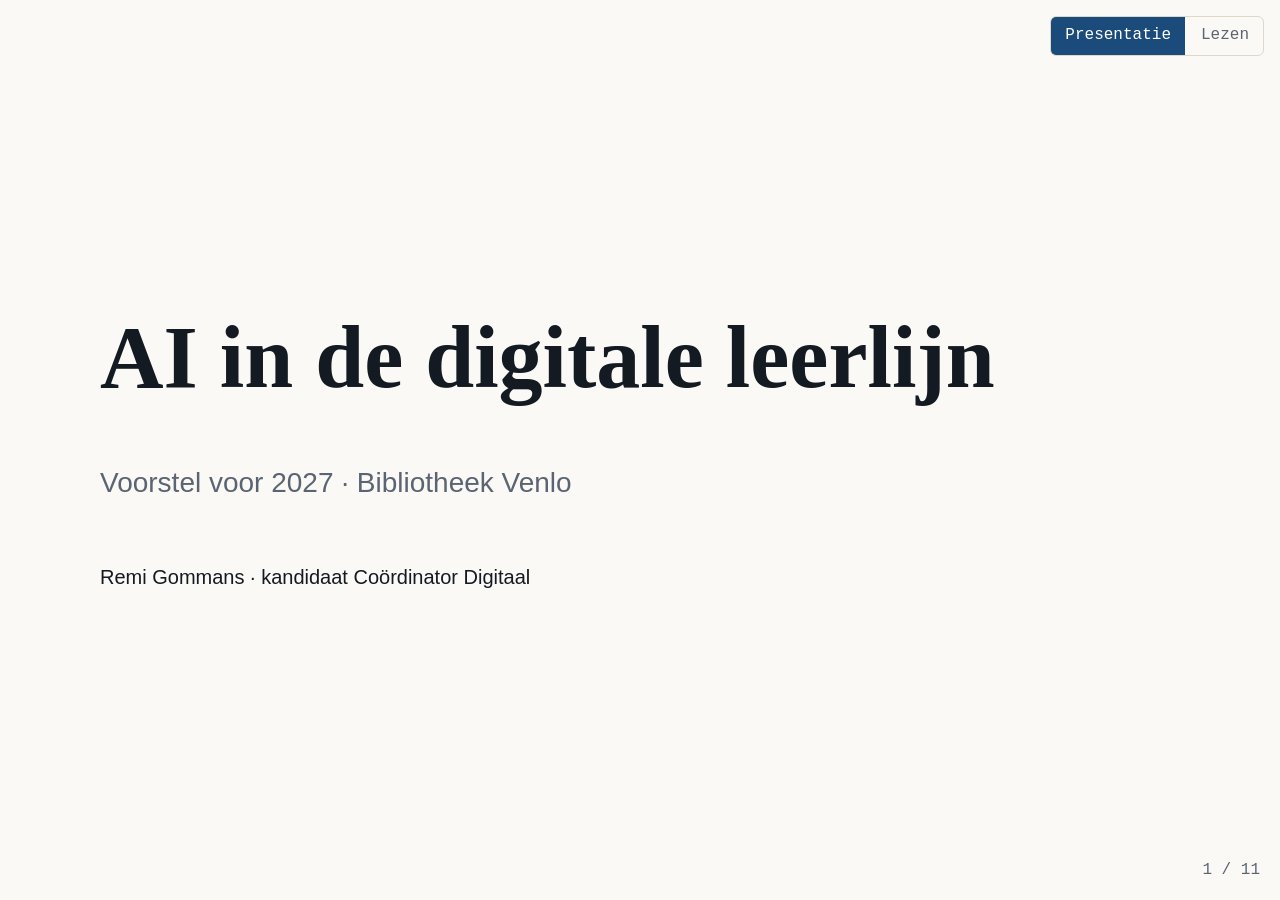
==== venlo/index.html @ e813de04 "Presentatiepagina /venlo: AI in de digitale leerlijn (casus Coördinator Digitaal) Losstaande route o" ====
<!DOCTYPE html>
<html lang="nl">
<head>
  <meta charset="utf-8">
  <meta name="viewport" content="width=device-width, initial-scale=1">
  <meta name="robots" content="noindex">
  <title>AI in de digitale leerlijn — Bibliotheek Venlo 2027</title>
  <link rel="preload" href="fonts/atkinson-400.woff2" as="font" type="font/woff2" crossorigin>
  <link rel="preload" href="fonts/bricolage.woff2" as="font" type="font/woff2" crossorigin>
  <link rel="stylesheet" href="venlo.css">
</head>
<body>
  <nav class="modus-toggle" aria-label="Weergavemodus">
    <a href="?modus=presentatie" data-modus="presentatie">Presentatie</a>
    <a href="?modus=lezen" data-modus="lezen">Lezen</a>
  </nav>

  <main id="app" aria-live="off">
    <noscript>
      <p style="max-width:40em;margin:4em auto;padding:0 1em;">
        Deze pagina heeft JavaScript nodig om de presentatie te tonen.
        De inhoud staat in <a href="data/schermen.json">schermen.json</a> en
        <a href="data/matrix.json">matrix.json</a>.
      </p>
    </noscript>
  </main>

  <div class="teller" id="teller" aria-hidden="true"></div>

  <div class="overzicht" id="overzicht" hidden role="dialog" aria-modal="true" aria-label="Overzicht van alle schermen">
    <h2>Overzicht</h2>
    <div class="overzicht-grid" id="overzicht-grid"></div>
    <p class="toets-hulp">→ / spatie volgende · ← vorige · Esc overzicht · L leesmodus · N regie-aantekeningen</p>
  </div>

  <script src="venlo.js"></script>
</body>
</html>
---- venlo/venlo.css ----
/* =========================================================
   AI in de digitale leerlijn — Bibliotheek Venlo 2027
   Losstaande presentatiepagina. Raakt de rest van de site niet.
   Leesbaarheid vóór schoonheid: Atkinson Hyperlegible, 20px basis.
   ========================================================= */

/* ---------- Zelf-gehoste fonts (latin subset, OFL) ---------- */
@font-face {
  font-family: "Atkinson Hyperlegible";
  font-style: normal;
  font-weight: 400;
  font-display: swap;
  src: url("fonts/atkinson-400.woff2") format("woff2");
}
@font-face {
  font-family: "Atkinson Hyperlegible";
  font-style: normal;
  font-weight: 700;
  font-display: swap;
  src: url("fonts/atkinson-700.woff2") format("woff2");
}
@font-face {
  font-family: "Bricolage Grotesque";
  font-style: normal;
  font-weight: 400 800;
  font-display: swap;
  src: url("fonts/bricolage.woff2") format("woff2");
}
@font-face {
  font-family: "IBM Plex Mono";
  font-style: normal;
  font-weight: 400;
  font-display: swap;
  src: url("fonts/plexmono-400.woff2") format("woff2");
}
@font-face {
  font-family: "IBM Plex Mono";
  font-style: normal;
  font-weight: 500;
  font-display: swap;
  src: url("fonts/plexmono-500.woff2") format("woff2");
}

/* ---------- Palet ---------- */
:root {
  --paper:  #FBF9F5;
  --ink:    #141A22;
  --muted:  #5A6472;
  --signal: #1B4B7A;
  --warm:   #D98C1F;
  --line:   #DDD7CC;

  --body: "Atkinson Hyperlegible", Verdana, sans-serif;
  --display: "Bricolage Grotesque", Georgia, serif;
  --mono: "IBM Plex Mono", "Courier New", monospace;
}

* { box-sizing: border-box; }

html, body {
  margin: 0;
  padding: 0;
}

body {
  font-family: var(--body);
  font-size: 20px;
  line-height: 1.6;
  color: var(--ink);
  background: var(--paper);
  -webkit-font-smoothing: antialiased;
}

/* Zichtbare focusringen op alles wat interactief is */
a:focus-visible,
button:focus-visible,
[tabindex]:focus-visible,
textarea:focus-visible {
  outline: 3px solid var(--signal);
  outline-offset: 2px;
  border-radius: 2px;
}

h1, h2, h3 {
  font-family: var(--display);
  font-weight: 700;
  line-height: 1.15;
  margin: 0 0 0.6em;
}

a { color: var(--signal); }

button {
  font: inherit;
  cursor: pointer;
}

/* ---------- Modusschakelaar (hoek) ---------- */
.modus-toggle {
  position: fixed;
  top: 16px;
  right: 16px;
  z-index: 50;
  display: flex;
  gap: 2px;
  font-family: var(--mono);
  font-size: 16px;
  border: 1.5px solid var(--line);
  background: var(--paper);
  border-radius: 6px;
  overflow: hidden;
}
.modus-toggle a {
  padding: 6px 14px;
  text-decoration: none;
  color: var(--muted);
}
.modus-toggle a[aria-current="true"] {
  background: var(--signal);
  color: #fff;
}

/* ---------- Presentatiemodus ---------- */
body.modus-presentatie {
  overflow: hidden;
}
body.modus-presentatie .scherm {
  position: fixed;
  inset: 0;
  display: none;
  overflow-y: auto;
  padding: clamp(24px, 5vh, 64px) clamp(20px, 6vw, 96px);
}
body.modus-presentatie .scherm.actief {
  display: flex;
  flex-direction: column;
}
body.modus-presentatie .scherm-inhoud {
  width: 100%;
  max-width: 1080px;
  /* auto-marges centreren verticaal, maar laten hoge schermen gewoon scrollen */
  margin: auto;
}
body.modus-presentatie .scherm[data-component="matrix"] .scherm-inhoud {
  max-width: 1280px;
}
.scherm h2 {
  font-size: clamp(28px, 4.2vw, 52px);
}

.teller {
  position: fixed;
  right: 20px;
  bottom: 16px;
  z-index: 40;
  font-family: var(--mono);
  font-size: 16px;
  color: var(--muted);
}

/* ---------- Leesmodus ---------- */
body.modus-lezen .scherm,
body.modus-print .scherm {
  max-width: 900px;
  margin: 0 auto;
  padding: 48px 24px;
  border-bottom: 1px solid var(--line);
}
body.modus-lezen .scherm[data-component="matrix"],
body.modus-print .scherm[data-component="matrix"] {
  max-width: 1280px;
}
body.modus-lezen header.paginakop,
body.modus-print header.paginakop {
  max-width: 900px;
  margin: 0 auto;
  padding: 48px 24px 0;
}
.paginakop h1 { font-size: clamp(30px, 5vw, 44px); }
.paginakop p {
  font-family: var(--mono);
  font-size: 16px;
  color: var(--muted);
  margin: 0;
}

/* ---------- Inhoudsblokken ---------- */
.subtitel {
  font-size: clamp(20px, 2.4vw, 28px);
  color: var(--muted);
  margin: 0.4em 0 2em;
}
.byline { font-size: 20px; margin: 0; }

.scherm-titelpagina h2 {
  font-size: clamp(40px, 7vw, 88px);
  max-width: 14em;
}

blockquote {
  margin: 1.2em 0;
  padding: 0.2em 0 0.2em 0.9em;
  border-left: 4px solid var(--signal);
  font-size: 1.1em;
}
blockquote.groot {
  font-family: var(--display);
  font-weight: 600;
  font-size: clamp(26px, 3.4vw, 42px);
  line-height: 1.25;
}
blockquote p { margin: 0; }
.quote-kop {
  font-weight: 700;
  margin: 1.4em 0 0.2em;
}

.blok { margin: 1.2em 0; }
.blok h3 { font-size: 1.15em; margin-bottom: 0.25em; }
.blok p { margin: 0 0 0.7em; }

ul, ol { padding-left: 1.4em; }
li { margin: 0.45em 0; }

/* De twee grote getallen (scherm 3) */
.getallen {
  display: grid;
  grid-template-columns: repeat(auto-fit, minmax(280px, 1fr));
  gap: clamp(20px, 4vw, 64px);
  margin: 1em 0 1.5em;
}
.getal-waarde {
  font-family: var(--display);
  font-weight: 800;
  font-size: clamp(56px, 9vw, 128px);
  line-height: 1;
  color: var(--signal);
}
.getal-tekst { margin-top: 0.5em; }

/* Regie-aantekeningen (alleen presentator, toets N) */
.regie {
  display: none;
  margin-top: 1.6em;
  padding: 0.8em 1em;
  border: 1.5px dashed var(--line);
  border-radius: 6px;
  font-size: 16px;
  color: var(--muted);
}
body.toon-regie .regie { display: block; }
.regie p { margin: 0.3em 0; }
.regie .regie-label {
  font-family: var(--mono);
  font-size: 14px;
  letter-spacing: 0.08em;
  text-transform: uppercase;
}

/* ---------- Matrix: bewegwijzeringsbord ---------- */
.matrix-kop {
  display: flex;
  flex-wrap: wrap;
  align-items: center;
  justify-content: space-between;
  gap: 12px 24px;
  margin-bottom: 16px;
}
.matrix-kop h2 { margin: 0; }

/* Het filter is het enige --warm element op dit scherm */
.filter-toggle {
  display: inline-flex;
  align-items: center;
  gap: 10px;
  font-family: var(--mono);
  font-size: 16px;
  font-weight: 500;
  color: var(--ink);
  background: var(--paper);
  border: 2px solid var(--warm);
  border-radius: 999px;
  padding: 8px 18px;
}
.filter-toggle .schakel {
  width: 34px;
  height: 18px;
  border-radius: 999px;
  border: 2px solid var(--warm);
  position: relative;
  flex: none;
}
.filter-toggle .schakel::after {
  content: "";
  position: absolute;
  top: 1px;
  left: 1px;
  width: 12px;
  height: 12px;
  border-radius: 50%;
  background: var(--warm);
  transition: transform 200ms ease;
}
.filter-toggle[aria-pressed="true"] {
  background: var(--warm);
  color: #fff;
}
.filter-toggle[aria-pressed="true"] .schakel { border-color: #fff; }
.filter-toggle[aria-pressed="true"] .schakel::after {
  background: #fff;
  transform: translateX(16px);
}

.matrix-scroller { overflow-x: auto; }

.matrix {
  display: grid;
  grid-template-columns: minmax(150px, 1.2fr) repeat(4, minmax(150px, 1fr));
  gap: 8px;
  min-width: 780px;
}
.matrix .kolomkop {
  font-family: var(--mono);
  font-size: 16px;
  font-weight: 500;
  padding: 6px 4px;
}
.matrix .kolomkop small {
  display: block;
  color: var(--muted);
  font-size: 14px;
  font-weight: 400;
}
.matrix .rijkop {
  padding: 8px 10px 8px 0;
  align-self: stretch;
}
.matrix .rijkop .trede-nr {
  font-family: var(--mono);
  font-size: 16px;
  font-weight: 500;
  color: var(--muted);
}
.matrix .rijkop .trede-naam {
  font-weight: 700;
  line-height: 1.25;
}
.matrix .rijkop .trede-vraag {
  font-size: 16px;
  color: var(--muted);
  line-height: 1.35;
}

.cel {
  min-height: 84px;
  padding: 10px 12px;
  text-align: left;
  font-family: var(--mono);
  font-size: 16px;
  line-height: 1.35;
  border-radius: 4px;
  transition: opacity 400ms ease;
}
.cel .cel-status {
  display: block;
  font-size: 14px;
  letter-spacing: 0.06em;
  text-transform: uppercase;
  margin-top: 6px;
}
.cel .cel-notitie { display: block; font-size: 14px; }

/* Statuscodering draagt het hele argument */
.cel[data-status="bestaat"] {
  background: var(--signal);
  border: 1.5px solid var(--signal);
  color: #fff;
}
.cel[data-status="elders"] {
  background: transparent;
  border: 1.5px solid var(--signal);
  color: var(--signal);
}
.cel[data-status="leemte"] {
  background: var(--paper);
  border: 1px solid var(--line);
  color: var(--muted);
}
.cel[data-status="keuze"] {
  background: var(--paper);
  border: 1px solid var(--line);
  color: var(--muted);
  font-style: italic;
}
.cel[aria-expanded="true"] {
  outline: 3px solid var(--ink);
  outline-offset: 1px;
}

/* Filter: alles wat niet 'bestaat' is vervaagt — dat IS het moment */
.matrix.gefilterd .cel:not([data-status="bestaat"]) {
  opacity: 0.08;
}

.matrix-legenda {
  display: flex;
  flex-wrap: wrap;
  gap: 8px 24px;
  margin-top: 14px;
  font-family: var(--mono);
  font-size: 16px;
}
.matrix-legenda span { display: inline-flex; align-items: center; gap: 8px; }
.legenda-vak {
  width: 18px;
  height: 18px;
  border-radius: 3px;
  flex: none;
}
.legenda-vak.bestaat { background: var(--signal); }
.legenda-vak.elders { border: 1.5px solid var(--signal); }
.legenda-vak.leemte { border: 1px solid var(--line); background: var(--paper); }

/* Celdetail: onder het bord, bord blijft zichtbaar */
.cel-detail {
  margin-top: 16px;
  border-top: 2px solid var(--ink);
  padding-top: 14px;
}
.cel-detail[hidden] { display: none; }
.cel-detail .detail-kop {
  display: flex;
  flex-wrap: wrap;
  align-items: baseline;
  gap: 8px 16px;
}
.cel-detail h3 { margin: 0; font-size: 1.15em; }
.cel-detail .detail-status {
  font-family: var(--mono);
  font-size: 16px;
  color: var(--muted);
}
.cel-detail dl {
  display: grid;
  grid-template-columns: max-content 1fr;
  gap: 6px 18px;
  margin: 10px 0 0;
}
.cel-detail dt {
  font-family: var(--mono);
  font-size: 16px;
  font-weight: 500;
  color: var(--muted);
}
.cel-detail dd { margin: 0; }
.detail-sluit {
  margin-top: 12px;
  background: none;
  border: 1.5px solid var(--line);
  border-radius: 4px;
  font-family: var(--mono);
  font-size: 16px;
  padding: 4px 12px;
  color: var(--muted);
}

/* ---------- Demo (scherm 8) ---------- */
.demo-panelen {
  display: grid;
  grid-template-columns: 1fr 1fr;
  gap: 20px;
  margin: 1em 0;
}
.demo-paneel {
  border: 1.5px solid var(--line);
  border-radius: 6px;
  background: #fff;
  display: flex;
  flex-direction: column;
}
.demo-paneel h3 {
  font-family: var(--mono);
  font-weight: 500;
  font-size: 16px;
  color: var(--muted);
  margin: 0;
  padding: 10px 14px;
  border-bottom: 1px solid var(--line);
}
.demo-paneel textarea,
.demo-uitvoer {
  font-family: var(--body);
  font-size: 18px;
  line-height: 1.55;
  padding: 14px;
  margin: 0;
  border: 0;
  background: transparent;
  color: var(--ink);
  min-height: 320px;
  white-space: pre-wrap;
  overflow-y: auto;
}
.demo-paneel textarea { resize: vertical; width: 100%; }
.demo-uitvoer .wachttekst { color: var(--muted); }

/* De demoknop: het enige andere --warm element van de pagina */
.demo-actie { margin: 0.4em 0 0.6em; }
.herschrijf-knop {
  background: var(--warm);
  color: #fff;
  border: 2px solid var(--warm);
  border-radius: 6px;
  font-family: var(--body);
  font-weight: 700;
  font-size: 20px;
  padding: 12px 26px;
}
.herschrijf-knop[disabled] { opacity: 0.6; cursor: wait; }

/* ---------- Overzicht (Esc) ---------- */
.overzicht {
  position: fixed;
  inset: 0;
  z-index: 60;
  background: var(--paper);
  overflow-y: auto;
  padding: 48px clamp(20px, 5vw, 64px);
}
.overzicht[hidden] { display: none; }
.overzicht h2 { font-size: 28px; }
.overzicht-grid {
  display: grid;
  grid-template-columns: repeat(auto-fill, minmax(220px, 1fr));
  gap: 14px;
}
.overzicht-grid button {
  border: 1.5px solid var(--line);
  border-radius: 6px;
  background: #fff;
  padding: 14px;
  text-align: left;
  font-family: var(--body);
  font-size: 18px;
}
.overzicht-grid button .ov-nr {
  display: block;
  font-family: var(--mono);
  font-size: 16px;
  color: var(--muted);
}
.overzicht-grid button[aria-current="true"] {
  border-color: var(--signal);
  outline: 2px solid var(--signal);
}
.toets-hulp {
  margin-top: 24px;
  font-family: var(--mono);
  font-size: 16px;
  color: var(--muted);
}

/* ---------- Bijlage (lezen/print) ---------- */
.bijlage .vraag { font-weight: 700; margin: 1.2em 0 0.2em; }
.bijlage .antwoord { margin: 0; }

/* Celoverzicht per trede (alleen printmodus) */
.print-cellen h3 { margin-top: 1.2em; }
.print-cellen .print-cel { margin: 0.6em 0 0.9em; }
.print-cellen .print-cel-kop {
  font-family: var(--mono);
  font-size: 16px;
  font-weight: 500;
}
.print-cellen p { margin: 0.15em 0; }

/* ---------- Klein scherm (tot 375px) ---------- */
@media (max-width: 720px) {
  body { font-size: 18px; }
  .demo-panelen { grid-template-columns: 1fr; }
  .modus-toggle { top: 8px; right: 8px; font-size: 14px; }
  body.modus-presentatie .scherm { padding: 56px 16px 48px; }
  .cel-detail dl { grid-template-columns: 1fr; gap: 2px; }
  .cel-detail dt { margin-top: 8px; }
}

/* ---------- Beweging beperken ---------- */
@media (prefers-reduced-motion: reduce) {
  .cel { transition: none; }
  .filter-toggle .schakel::after { transition: none; }
}

/* ---------- Print (?modus=print + Ctrl/Cmd-P) ---------- */
@media print {
  body { font-size: 12pt; background: #fff; }
  .modus-toggle, .teller, .demo-actie, .filter-toggle, .detail-sluit { display: none !important; }
  .scherm { border-bottom: 0; padding: 0 0 24px; break-inside: avoid-page; }
  .scherm h2 { break-after: avoid-page; }
  .matrix { min-width: 0; }
  .cel[data-status="bestaat"] {
    -webkit-print-color-adjust: exact;
    print-color-adjust: exact;
  }
  .regie { display: none !important; }
  a { color: var(--ink); text-decoration: none; }
}
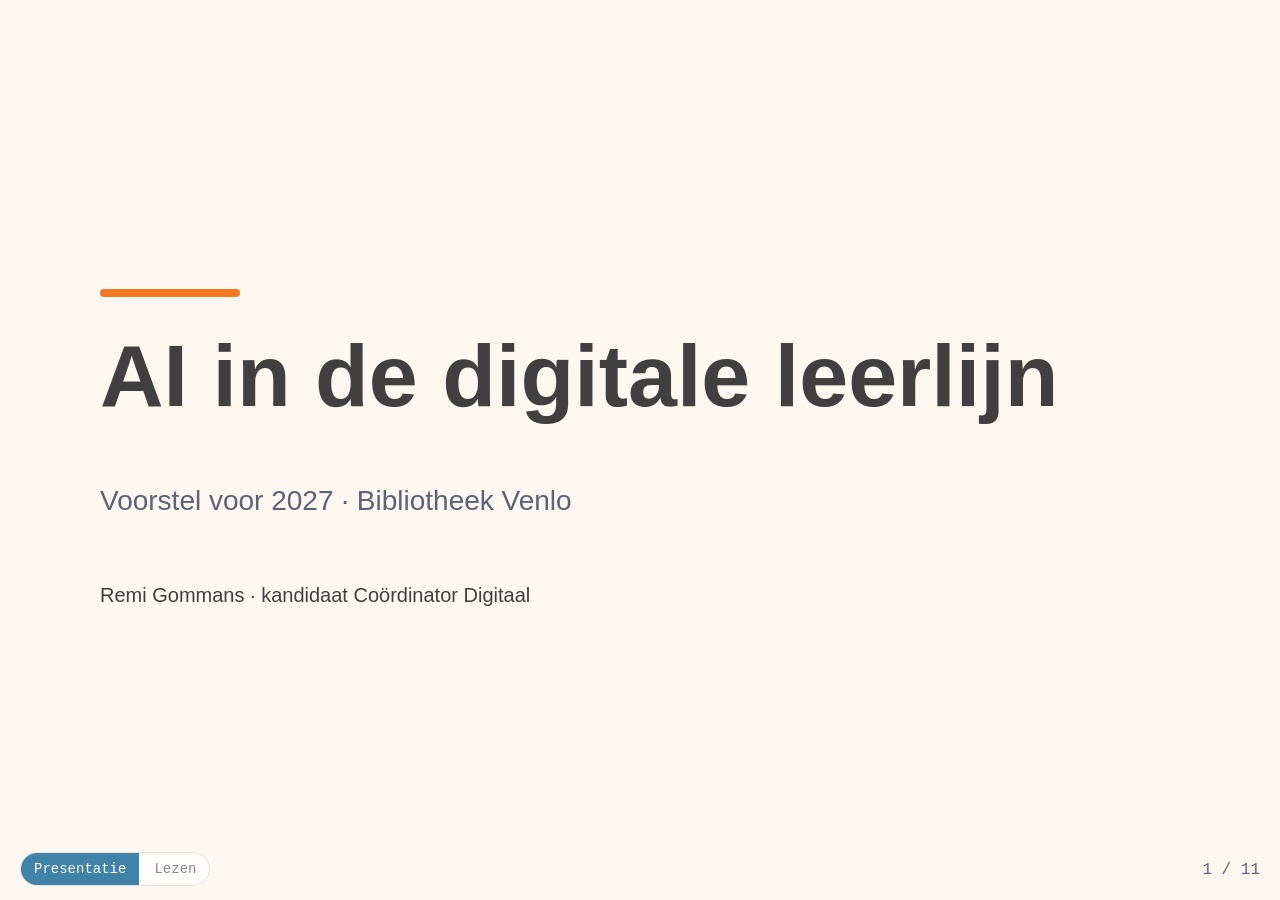
==== commit d6d8da11: "Huisstijl Bibliotheek Venlo toegepast op /venlo Palet en vormtaal overgenomen uit het Meerjarenbelei" ====
--- a/venlo/index.html
+++ b/venlo/index.html
@@ -6,7 +6,7 @@
   <meta name="robots" content="noindex">
   <title>AI in de digitale leerlijn — Bibliotheek Venlo 2027</title>
   <link rel="preload" href="fonts/atkinson-400.woff2" as="font" type="font/woff2" crossorigin>
-  <link rel="preload" href="fonts/bricolage.woff2" as="font" type="font/woff2" crossorigin>
+  <link rel="preload" href="fonts/firasans-600.woff2" as="font" type="font/woff2" crossorigin>
   <link rel="stylesheet" href="venlo.css">
 </head>
 <body>
--- a/venlo/venlo.css
+++ b/venlo/venlo.css
@@ -1,7 +1,13 @@
 /* =========================================================
    AI in de digitale leerlijn — Bibliotheek Venlo 2027
    Losstaande presentatiepagina. Raakt de rest van de site niet.
-   Leesbaarheid vóór schoonheid: Atkinson Hyperlegible, 20px basis.
+
+   Huisstijl overgenomen uit het Meerjarenbeleidsplan 2024-2027:
+   oranje #F47920, tekstgrijs #404041, perzik #FEE0C8, diepblauw #005C8F,
+   afgeronde kaarten, oranje omlijnde labels, genummerde koppen (5 | Titel).
+
+   Leesbaarheid blijft leidend: Atkinson Hyperlegible voor lopende tekst,
+   20px basis, geen grijs lichter dan #5A6472.
    ========================================================= */
 
 /* ---------- Zelf-gehoste fonts (latin subset, OFL) ---------- */
@@ -19,12 +25,28 @@
   font-display: swap;
   src: url("fonts/atkinson-700.woff2") format("woff2");
 }
+/* Fira Sans staat in voor TheMix uit het beleidsplan: dezelfde humanistische,
+   open vormen. TheMix zelf is commercieel en mag niet worden meegeleverd. */
 @font-face {
-  font-family: "Bricolage Grotesque";
+  font-family: "Fira Sans";
   font-style: normal;
-  font-weight: 400 800;
+  font-weight: 400;
   font-display: swap;
-  src: url("fonts/bricolage.woff2") format("woff2");
+  src: url("fonts/firasans-400.woff2") format("woff2");
+}
+@font-face {
+  font-family: "Fira Sans";
+  font-style: normal;
+  font-weight: 500;
+  font-display: swap;
+  src: url("fonts/firasans-500.woff2") format("woff2");
+}
+@font-face {
+  font-family: "Fira Sans";
+  font-style: normal;
+  font-weight: 600;
+  font-display: swap;
+  src: url("fonts/firasans-600.woff2") format("woff2");
 }
 @font-face {
   font-family: "IBM Plex Mono";
@@ -41,37 +63,40 @@
   src: url("fonts/plexmono-500.woff2") format("woff2");
 }
 
-/* ---------- Palet ---------- */
+/* ---------- Huisstijlpalet (uit het beleidsplan) ---------- */
 :root {
-  --paper:  #FBF9F5;
-  --ink:    #141A22;
-  --muted:  #5A6472;
-  --signal: #1B4B7A;
-  --warm:   #D98C1F;
-  --line:   #DDD7CC;
+  --paper:       #FFFFFF;   /* achtergrond, zoals de witte kaarten */
+  --paper-warm:  #FDF7F2;   /* zachte warme ondergrond */
+  --ink:         #404041;   /* huistekstkleur uit het beleidsplan */
+  --muted:       #5A6472;   /* secundaire tekst — donker genoeg om te lezen */
+  --signal:      #005C8F;   /* huisblauw — status “bestaat”, links, focus */
+  --oranje:      #F47920;   /* de Bibliotheek-oranje: randen, markeringen */
+  --oranje-diep: #A8480C;   /* oranje voor tekst en gevulde knoppen (contrast) */
+  --perzik:      #FEE0C8;   /* paneelvulling uit het beleidsplan */
+  --perzik-diep: #FCC59A;   /* accentrand van panelen */
+  --line:        #E4DAD2;   /* hairlines en lege-celranden */
 
   --body: "Atkinson Hyperlegible", Verdana, sans-serif;
-  --display: "Bricolage Grotesque", Georgia, serif;
+  --display: "Fira Sans", "Segoe UI", Candara, sans-serif;
   --mono: "IBM Plex Mono", "Courier New", monospace;
+
+  --radius: 18px;      /* ruime hoekstraal van de beleidsplan-kaarten */
+  --radius-klein: 10px;
 }
 
 * { box-sizing: border-box; }
 
-html, body {
-  margin: 0;
-  padding: 0;
-}
+html, body { margin: 0; padding: 0; }
 
 body {
   font-family: var(--body);
   font-size: 20px;
   line-height: 1.6;
   color: var(--ink);
-  background: var(--paper);
+  background: var(--paper-warm);
   -webkit-font-smoothing: antialiased;
 }
 
-/* Zichtbare focusringen op alles wat interactief is */
 a:focus-visible,
 button:focus-visible,
 [tabindex]:focus-visible,
@@ -83,16 +108,23 @@
 
 h1, h2, h3 {
   font-family: var(--display);
-  font-weight: 700;
+  font-weight: 600;
   line-height: 1.15;
   margin: 0 0 0.6em;
 }
 
 a { color: var(--signal); }
 
-button {
-  font: inherit;
-  cursor: pointer;
+button { font: inherit; cursor: pointer; }
+
+/* Genummerde kop, zoals “2 | Bibliotheekconvenant …” in het beleidsplan */
+.scherm-nr {
+  color: var(--oranje-diep);
+  font-weight: 400;
+}
+.scherm-nr::after {
+  content: " | ";
+  color: var(--perzik-diep);
 }
 
 /* ---------- Modusschakelaar (hoek) ---------- */
@@ -107,11 +139,11 @@
   font-size: 16px;
   border: 1.5px solid var(--line);
   background: var(--paper);
-  border-radius: 6px;
+  border-radius: 999px;
   overflow: hidden;
 }
 .modus-toggle a {
-  padding: 6px 14px;
+  padding: 6px 16px;
   text-decoration: none;
   color: var(--muted);
 }
@@ -119,11 +151,22 @@
   background: var(--signal);
   color: #fff;
 }
+/* Tijdens de presentatie staat de schakelaar linksonder: uit de weg van de
+   inhoud, tegenover de teller rechtsonder. */
+body.modus-presentatie .modus-toggle {
+  top: auto;
+  right: auto;
+  bottom: 14px;
+  left: 20px;
+  font-size: 14px;
+  opacity: 0.75;
+}
+body.modus-presentatie .modus-toggle:hover,
+body.modus-presentatie .modus-toggle:focus-within { opacity: 1; }
+body.modus-presentatie .modus-toggle a { padding: 5px 13px; }
 
 /* ---------- Presentatiemodus ---------- */
-body.modus-presentatie {
-  overflow: hidden;
-}
+body.modus-presentatie { overflow: hidden; }
 body.modus-presentatie .scherm {
   position: fixed;
   inset: 0;
@@ -138,14 +181,25 @@
 body.modus-presentatie .scherm-inhoud {
   width: 100%;
   max-width: 1080px;
-  /* auto-marges centreren verticaal, maar laten hoge schermen gewoon scrollen */
   margin: auto;
 }
 body.modus-presentatie .scherm[data-component="matrix"] .scherm-inhoud {
   max-width: 1280px;
 }
-.scherm h2 {
-  font-size: clamp(28px, 4.2vw, 52px);
+body.modus-presentatie .scherm[data-component="matrix"] {
+  padding: clamp(16px, 3vh, 44px) clamp(20px, 4vw, 72px);
+}
+.scherm h2 { font-size: clamp(28px, 4.2vw, 52px); }
+
+/* Oranje accentbalk onder de schermtitel — huisstijlmarkering */
+body.modus-presentatie .scherm:not(.scherm-titelpagina) h2::after {
+  content: "";
+  display: block;
+  width: 72px;
+  height: 5px;
+  margin-top: 0.35em;
+  border-radius: 999px;
+  background: var(--oranje);
 }
 
 .teller {
@@ -158,34 +212,32 @@
   color: var(--muted);
 }
 
-/* ---------- Leesmodus ---------- */
+/* ---------- Leesmodus / printmodus ---------- */
 body.modus-lezen .scherm,
 body.modus-print .scherm {
   max-width: 900px;
-  margin: 0 auto;
-  padding: 48px 24px;
-  border-bottom: 1px solid var(--line);
+  margin: 0 auto 28px;
+  padding: 36px clamp(20px, 4vw, 44px);
+  background: var(--paper);
+  border-radius: var(--radius);
 }
 body.modus-lezen .scherm[data-component="matrix"],
 body.modus-print .scherm[data-component="matrix"] {
   max-width: 1280px;
 }
-body.modus-lezen header.paginakop,
-body.modus-print header.paginakop {
-  max-width: 900px;
-  margin: 0 auto;
-  padding: 48px 24px 0;
-}
-.paginakop h1 { font-size: clamp(30px, 5vw, 44px); }
-.paginakop p {
-  font-family: var(--mono);
-  font-size: 16px;
-  color: var(--muted);
-  margin: 0;
+body.modus-lezen .scherm:first-of-type,
+body.modus-print .scherm:first-of-type {
+  margin-top: 28px;
+}
+/* De titelpagina krijgt het perzikvlak van de beleidsplan-omslag */
+body.modus-lezen .scherm-titelpagina,
+body.modus-print .scherm-titelpagina {
+  background: var(--perzik);
 }
 
 /* ---------- Inhoudsblokken ---------- */
 .subtitel {
+  font-family: var(--display);
   font-size: clamp(20px, 2.4vw, 28px);
   color: var(--muted);
   margin: 0.4em 0 2em;
@@ -196,11 +248,22 @@
   font-size: clamp(40px, 7vw, 88px);
   max-width: 14em;
 }
+.scherm-titelpagina h2::after { content: none; }
+/* Accentbalk op de titelpagina, breder */
+.titel-balk {
+  width: 140px;
+  height: 8px;
+  border-radius: 999px;
+  background: var(--oranje);
+  margin: 0 0 1.4em;
+}
 
 blockquote {
   margin: 1.2em 0;
-  padding: 0.2em 0 0.2em 0.9em;
-  border-left: 4px solid var(--signal);
+  padding: 0.7em 1.1em;
+  border-left: 5px solid var(--oranje);
+  border-radius: 0 var(--radius-klein) var(--radius-klein) 0;
+  background: var(--perzik);
   font-size: 1.1em;
 }
 blockquote.groot {
@@ -210,10 +273,7 @@
   line-height: 1.25;
 }
 blockquote p { margin: 0; }
-.quote-kop {
-  font-weight: 700;
-  margin: 1.4em 0 0.2em;
-}
+.quote-kop { font-weight: 700; margin: 1.4em 0 0.2em; }
 
 .blok { margin: 1.2em 0; }
 .blok h3 { font-size: 1.15em; margin-bottom: 0.25em; }
@@ -221,20 +281,51 @@
 
 ul, ol { padding-left: 1.4em; }
 li { margin: 0.45em 0; }
+
+/* Oranje chevron-opsomming, zoals het beleidsplan */
+.scherm ul:not(.matrix-legenda) {
+  list-style: none;
+  padding-left: 0;
+}
+.scherm ul:not(.matrix-legenda) > li {
+  position: relative;
+  padding-left: 1.5em;
+}
+.scherm ul:not(.matrix-legenda) > li::before {
+  content: "›";
+  position: absolute;
+  left: 0.25em;
+  top: -0.06em;
+  color: var(--oranje);
+  font-family: var(--display);
+  font-weight: 600;
+  font-size: 1.3em;
+}
+ol { padding-left: 1.3em; }
+ol > li::marker {
+  color: var(--oranje-diep);
+  font-family: var(--display);
+  font-weight: 600;
+}
 
 /* De twee grote getallen (scherm 3) */
 .getallen {
   display: grid;
   grid-template-columns: repeat(auto-fit, minmax(280px, 1fr));
-  gap: clamp(20px, 4vw, 64px);
+  gap: clamp(20px, 3vw, 40px);
   margin: 1em 0 1.5em;
 }
+.getal {
+  background: var(--perzik);
+  border-radius: var(--radius);
+  padding: clamp(18px, 2.4vw, 30px);
+}
 .getal-waarde {
   font-family: var(--display);
-  font-weight: 800;
-  font-size: clamp(56px, 9vw, 128px);
+  font-weight: 600;
+  font-size: clamp(52px, 8vw, 112px);
   line-height: 1;
-  color: var(--signal);
+  color: var(--oranje-diep);
 }
 .getal-tekst { margin-top: 0.5em; }
 
@@ -242,9 +333,10 @@
 .regie {
   display: none;
   margin-top: 1.6em;
-  padding: 0.8em 1em;
-  border: 1.5px dashed var(--line);
-  border-radius: 6px;
+  padding: 0.8em 1.1em;
+  border: 1.5px dashed var(--perzik-diep);
+  border-radius: var(--radius-klein);
+  background: #FFFCF9;
   font-size: 16px;
   color: var(--muted);
 }
@@ -255,20 +347,38 @@
   font-size: 14px;
   letter-spacing: 0.08em;
   text-transform: uppercase;
+  color: var(--oranje-diep);
 }
 
 /* ---------- Matrix: bewegwijzeringsbord ---------- */
+/* Het matrixscherm moet in zijn geheel passen, ook op een laptop van 800px
+   hoog: compactere kop, strakkere cellen. */
+/* De kop plakt bovenaan, zodat het filter bereikbaar blijft wanneer een
+   celdetail openstaat en het scherm meescrolt. */
 .matrix-kop {
+  position: sticky;
+  top: 0;
+  z-index: 5;
   display: flex;
   flex-wrap: wrap;
   align-items: center;
   justify-content: space-between;
   gap: 12px 24px;
-  margin-bottom: 16px;
-}
-.matrix-kop h2 { margin: 0; }
-
-/* Het filter is het enige --warm element op dit scherm */
+  margin-bottom: 14px;
+  padding-bottom: 8px;
+  background: var(--paper-warm);
+}
+.matrix-kop h2 {
+  margin: 0;
+  font-size: clamp(26px, 3vw, 38px);
+}
+body.modus-presentatie .scherm[data-component="matrix"] h2::after {
+  width: 56px;
+  height: 4px;
+  margin-top: 0.25em;
+}
+
+/* Het filter is het enige oranje bedienelement op dit scherm */
 .filter-toggle {
   display: inline-flex;
   align-items: center;
@@ -278,7 +388,7 @@
   font-weight: 500;
   color: var(--ink);
   background: var(--paper);
-  border: 2px solid var(--warm);
+  border: 2.5px solid var(--oranje);
   border-radius: 999px;
   padding: 8px 18px;
 }
@@ -286,7 +396,7 @@
   width: 34px;
   height: 18px;
   border-radius: 999px;
-  border: 2px solid var(--warm);
+  border: 2px solid var(--oranje);
   position: relative;
   flex: none;
 }
@@ -298,16 +408,17 @@
   width: 12px;
   height: 12px;
   border-radius: 50%;
-  background: var(--warm);
+  background: var(--oranje);
   transition: transform 200ms ease;
 }
 .filter-toggle[aria-pressed="true"] {
-  background: var(--warm);
-  color: #fff;
-}
-.filter-toggle[aria-pressed="true"] .schakel { border-color: #fff; }
+  background: var(--perzik);
+  border-color: var(--oranje-diep);
+  color: var(--oranje-diep);
+}
+.filter-toggle[aria-pressed="true"] .schakel { border-color: var(--oranje-diep); }
 .filter-toggle[aria-pressed="true"] .schakel::after {
-  background: #fff;
+  background: var(--oranje-diep);
   transform: translateX(16px);
 }
 
@@ -320,29 +431,29 @@
   min-width: 780px;
 }
 .matrix .kolomkop {
-  font-family: var(--mono);
-  font-size: 16px;
-  font-weight: 500;
+  font-family: var(--display);
+  font-size: 18px;
+  font-weight: 600;
   padding: 6px 4px;
 }
 .matrix .kolomkop small {
   display: block;
   color: var(--muted);
+  font-family: var(--mono);
   font-size: 14px;
   font-weight: 400;
 }
-.matrix .rijkop {
-  padding: 8px 10px 8px 0;
-  align-self: stretch;
-}
+.matrix .rijkop { padding: 8px 12px 8px 0; align-self: stretch; }
 .matrix .rijkop .trede-nr {
   font-family: var(--mono);
   font-size: 16px;
   font-weight: 500;
-  color: var(--muted);
+  color: var(--oranje-diep);
 }
 .matrix .rijkop .trede-naam {
-  font-weight: 700;
+  font-family: var(--display);
+  font-weight: 600;
+  font-size: 1.05em;
   line-height: 1.25;
 }
 .matrix .rijkop .trede-vraag {
@@ -352,14 +463,19 @@
 }
 
 .cel {
-  min-height: 84px;
-  padding: 10px 12px;
+  min-height: clamp(64px, 8.5vh, 88px);
+  padding: 9px 12px;
   text-align: left;
   font-family: var(--mono);
   font-size: 16px;
   line-height: 1.35;
-  border-radius: 4px;
+  border-radius: var(--radius-klein);
   transition: opacity 400ms ease;
+}
+.cel .cel-label {
+  font-family: var(--display);
+  font-size: 17px;
+  font-weight: 600;
 }
 .cel .cel-status {
   display: block;
@@ -393,20 +509,19 @@
   font-style: italic;
 }
 .cel[aria-expanded="true"] {
-  outline: 3px solid var(--ink);
+  outline: 3px solid var(--oranje);
   outline-offset: 1px;
 }
 
-/* Filter: alles wat niet 'bestaat' is vervaagt — dat IS het moment */
-.matrix.gefilterd .cel:not([data-status="bestaat"]) {
-  opacity: 0.08;
-}
-
+/* Filter: alles wat niet ‘bestaat’ is vervaagt — dat IS het moment */
+.matrix.gefilterd .cel:not([data-status="bestaat"]) { opacity: 0.08; }
+
+/* Legenda in de omlijnde-labelvorm van het beleidsplan */
 .matrix-legenda {
   display: flex;
   flex-wrap: wrap;
   gap: 8px 24px;
-  margin-top: 14px;
+  margin-top: 12px;
   font-family: var(--mono);
   font-size: 16px;
 }
@@ -414,7 +529,7 @@
 .legenda-vak {
   width: 18px;
   height: 18px;
-  border-radius: 3px;
+  border-radius: 4px;
   flex: none;
 }
 .legenda-vak.bestaat { background: var(--signal); }
@@ -423,9 +538,10 @@
 
 /* Celdetail: onder het bord, bord blijft zichtbaar */
 .cel-detail {
-  margin-top: 16px;
-  border-top: 2px solid var(--ink);
-  padding-top: 14px;
+  margin-top: 14px;
+  background: var(--perzik);
+  border-radius: var(--radius);
+  padding: 14px 20px;
 }
 .cel-detail[hidden] { display: none; }
 .cel-detail .detail-kop {
@@ -438,29 +554,29 @@
 .cel-detail .detail-status {
   font-family: var(--mono);
   font-size: 16px;
-  color: var(--muted);
+  color: var(--oranje-diep);
 }
 .cel-detail dl {
   display: grid;
   grid-template-columns: max-content 1fr;
   gap: 6px 18px;
-  margin: 10px 0 0;
+  margin: 12px 0 0;
 }
 .cel-detail dt {
   font-family: var(--mono);
   font-size: 16px;
   font-weight: 500;
-  color: var(--muted);
+  color: var(--oranje-diep);
 }
 .cel-detail dd { margin: 0; }
 .detail-sluit {
-  margin-top: 12px;
-  background: none;
-  border: 1.5px solid var(--line);
-  border-radius: 4px;
-  font-family: var(--mono);
-  font-size: 16px;
-  padding: 4px 12px;
+  margin-top: 14px;
+  background: var(--paper);
+  border: 1.5px solid var(--perzik-diep);
+  border-radius: 999px;
+  font-family: var(--mono);
+  font-size: 16px;
+  padding: 5px 16px;
   color: var(--muted);
 }
 
@@ -472,27 +588,33 @@
   margin: 1em 0;
 }
 .demo-paneel {
+  border-radius: var(--radius);
+  background: var(--paper);
   border: 1.5px solid var(--line);
-  border-radius: 6px;
-  background: #fff;
   display: flex;
   flex-direction: column;
+  overflow: hidden;
 }
 .demo-paneel h3 {
   font-family: var(--mono);
   font-weight: 500;
   font-size: 16px;
-  color: var(--muted);
+  color: var(--ink);
   margin: 0;
-  padding: 10px 14px;
-  border-bottom: 1px solid var(--line);
+  padding: 10px 16px;
+  background: var(--perzik);
+}
+/* Het B1-paneel krijgt de oranje markering: dit is waar het om gaat */
+.demo-paneel.demo-uit h3 {
+  background: var(--oranje);
+  color: #fff;
 }
 .demo-paneel textarea,
 .demo-uitvoer {
   font-family: var(--body);
   font-size: 18px;
   line-height: 1.55;
-  padding: 14px;
+  padding: 16px;
   margin: 0;
   border: 0;
   background: transparent;
@@ -504,17 +626,17 @@
 .demo-paneel textarea { resize: vertical; width: 100%; }
 .demo-uitvoer .wachttekst { color: var(--muted); }
 
-/* De demoknop: het enige andere --warm element van de pagina */
-.demo-actie { margin: 0.4em 0 0.6em; }
+/* De demoknop: het andere oranje bedienelement van de pagina */
+.demo-actie { margin: 0.4em 0 0.8em; }
 .herschrijf-knop {
-  background: var(--warm);
+  background: var(--oranje-diep);
   color: #fff;
-  border: 2px solid var(--warm);
-  border-radius: 6px;
-  font-family: var(--body);
-  font-weight: 700;
+  border: 2px solid var(--oranje-diep);
+  border-radius: 999px;
+  font-family: var(--display);
+  font-weight: 600;
   font-size: 20px;
-  padding: 12px 26px;
+  padding: 12px 28px;
 }
 .herschrijf-knop[disabled] { opacity: 0.6; cursor: wait; }
 
@@ -523,7 +645,7 @@
   position: fixed;
   inset: 0;
   z-index: 60;
-  background: var(--paper);
+  background: var(--paper-warm);
   overflow-y: auto;
   padding: 48px clamp(20px, 5vw, 64px);
 }
@@ -536,22 +658,24 @@
 }
 .overzicht-grid button {
   border: 1.5px solid var(--line);
-  border-radius: 6px;
-  background: #fff;
+  border-radius: var(--radius-klein);
+  background: var(--paper);
   padding: 14px;
   text-align: left;
-  font-family: var(--body);
+  font-family: var(--display);
+  font-weight: 500;
   font-size: 18px;
+  color: var(--ink);
 }
 .overzicht-grid button .ov-nr {
   display: block;
   font-family: var(--mono);
   font-size: 16px;
-  color: var(--muted);
+  color: var(--oranje-diep);
 }
 .overzicht-grid button[aria-current="true"] {
-  border-color: var(--signal);
-  outline: 2px solid var(--signal);
+  border-color: var(--oranje);
+  background: var(--perzik);
 }
 .toets-hulp {
   margin-top: 24px;
@@ -561,7 +685,11 @@
 }
 
 /* ---------- Bijlage (lezen/print) ---------- */
-.bijlage .vraag { font-weight: 700; margin: 1.2em 0 0.2em; }
+.bijlage .vraag {
+  font-family: var(--display);
+  font-weight: 600;
+  margin: 1.2em 0 0.2em;
+}
 .bijlage .antwoord { margin: 0; }
 
 /* Celoverzicht per trede (alleen printmodus) */
@@ -571,6 +699,7 @@
   font-family: var(--mono);
   font-size: 16px;
   font-weight: 500;
+  color: var(--oranje-diep);
 }
 .print-cellen p { margin: 0.15em 0; }
 
@@ -580,6 +709,10 @@
   .demo-panelen { grid-template-columns: 1fr; }
   .modus-toggle { top: 8px; right: 8px; font-size: 14px; }
   body.modus-presentatie .scherm { padding: 56px 16px 48px; }
+  body.modus-lezen .scherm, body.modus-print .scherm {
+    padding: 24px 18px;
+    border-radius: var(--radius-klein);
+  }
   .cel-detail dl { grid-template-columns: 1fr; gap: 2px; }
   .cel-detail dt { margin-top: 8px; }
 }
@@ -594,10 +727,16 @@
 @media print {
   body { font-size: 12pt; background: #fff; }
   .modus-toggle, .teller, .demo-actie, .filter-toggle, .detail-sluit { display: none !important; }
-  .scherm { border-bottom: 0; padding: 0 0 24px; break-inside: avoid-page; }
+  .scherm {
+    padding: 0 0 20px !important;
+    margin: 0 0 16px !important;
+    background: none !important;
+    break-inside: avoid-page;
+  }
   .scherm h2 { break-after: avoid-page; }
   .matrix { min-width: 0; }
-  .cel[data-status="bestaat"] {
+  .cel[data-status="bestaat"],
+  .getal, blockquote, .cel-detail, .demo-paneel h3, .scherm-titelpagina {
     -webkit-print-color-adjust: exact;
     print-color-adjust: exact;
   }
